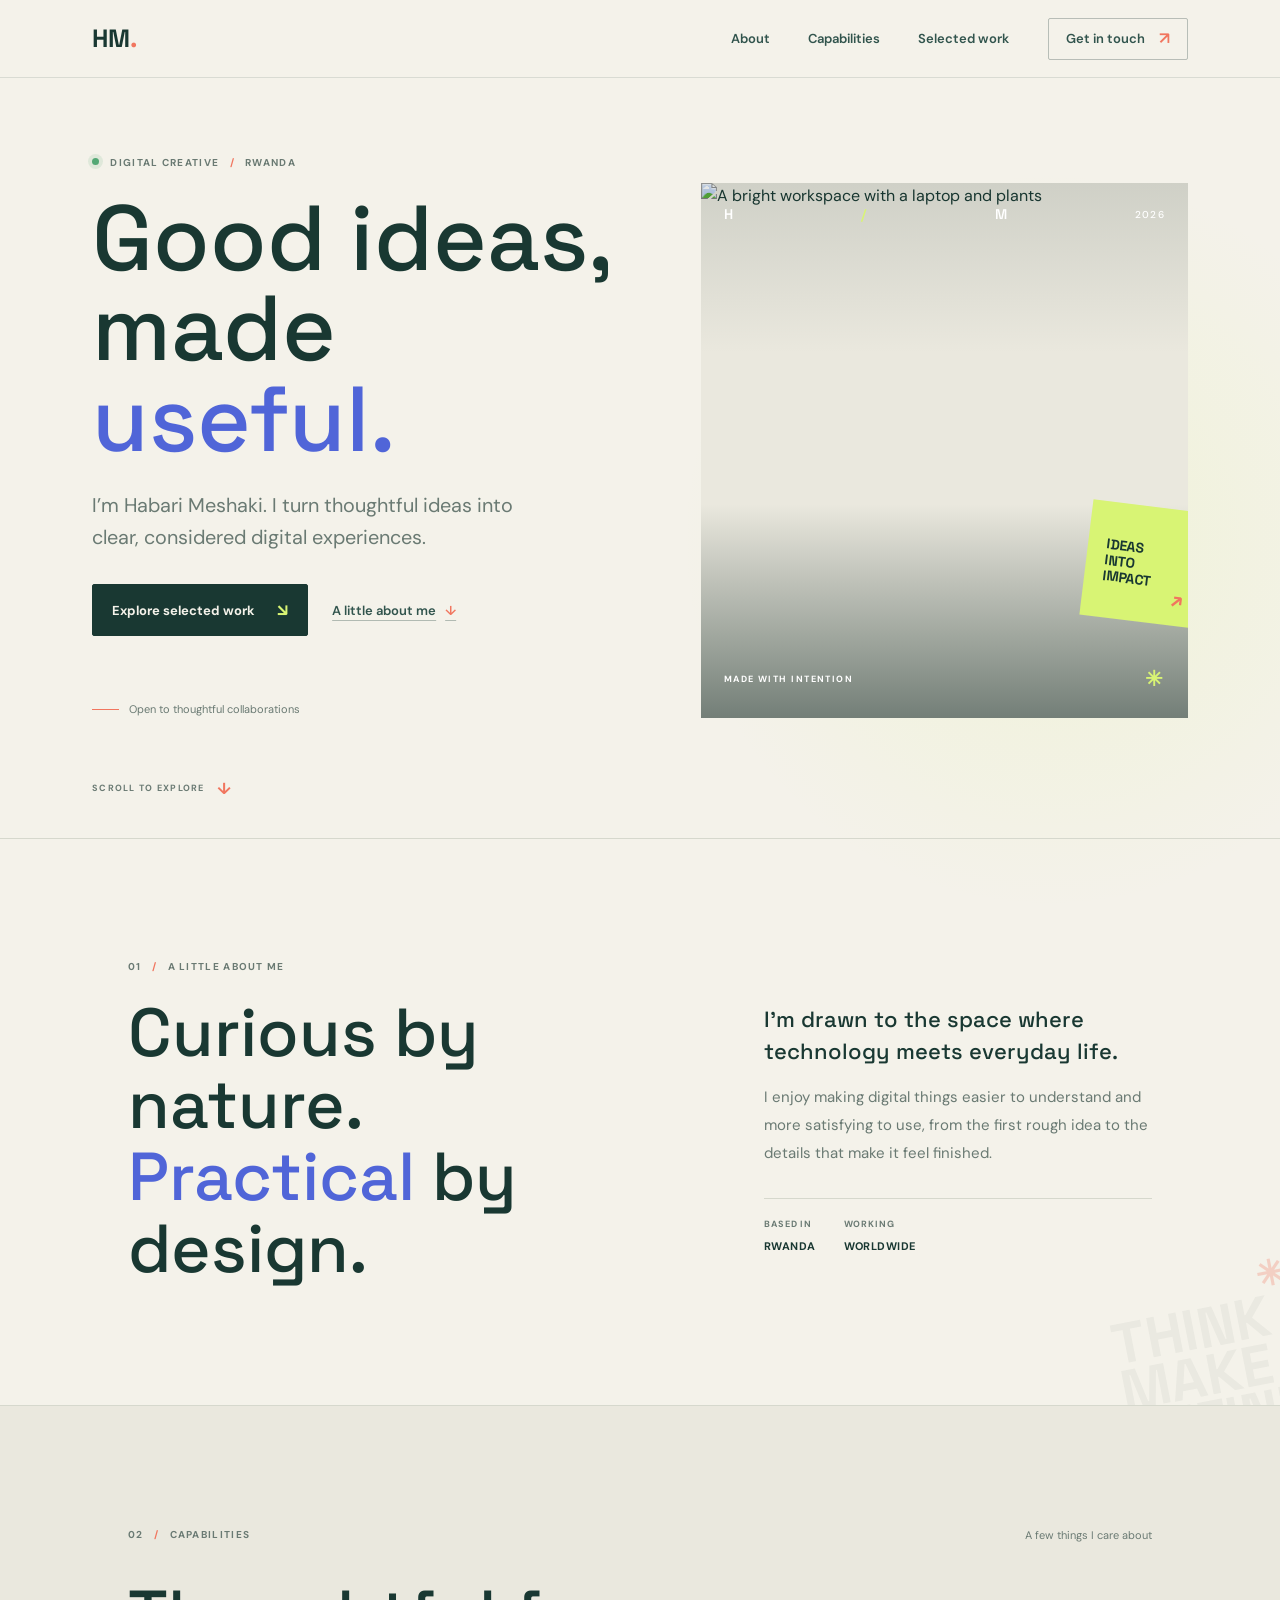
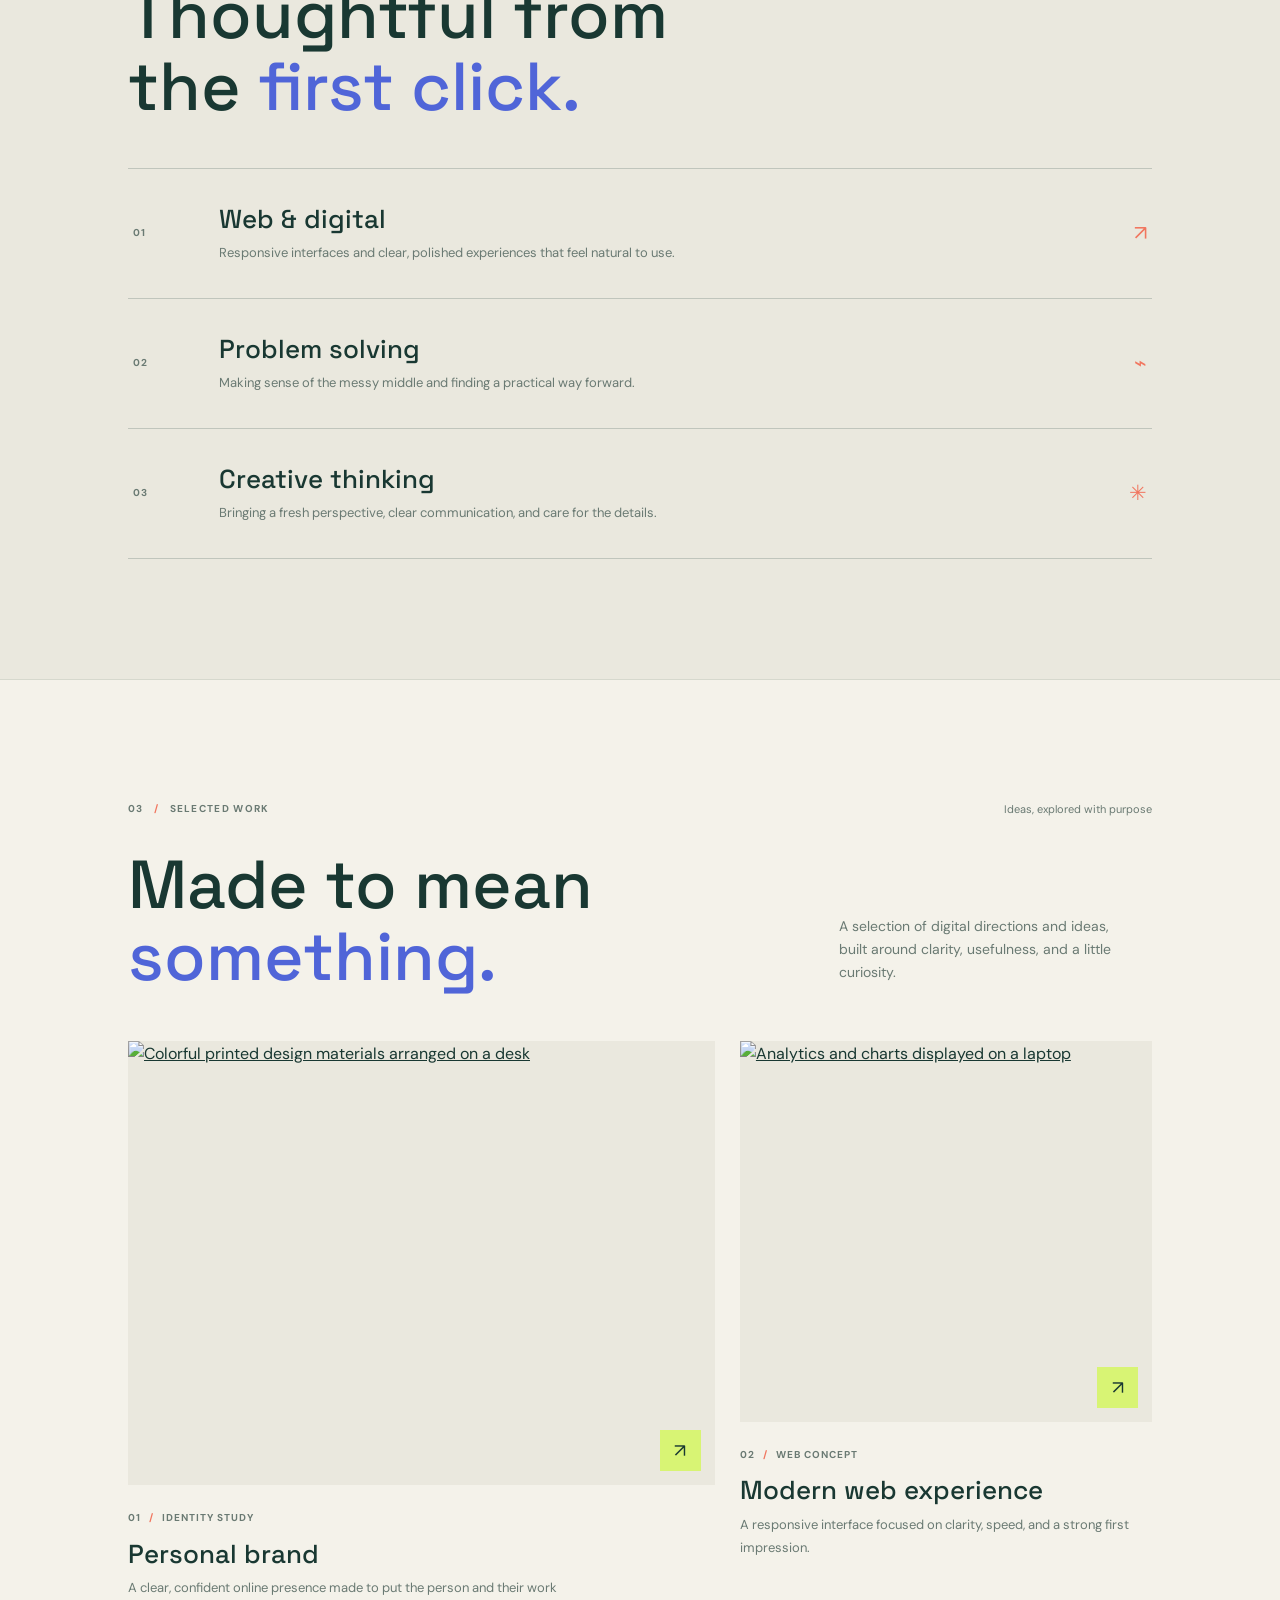
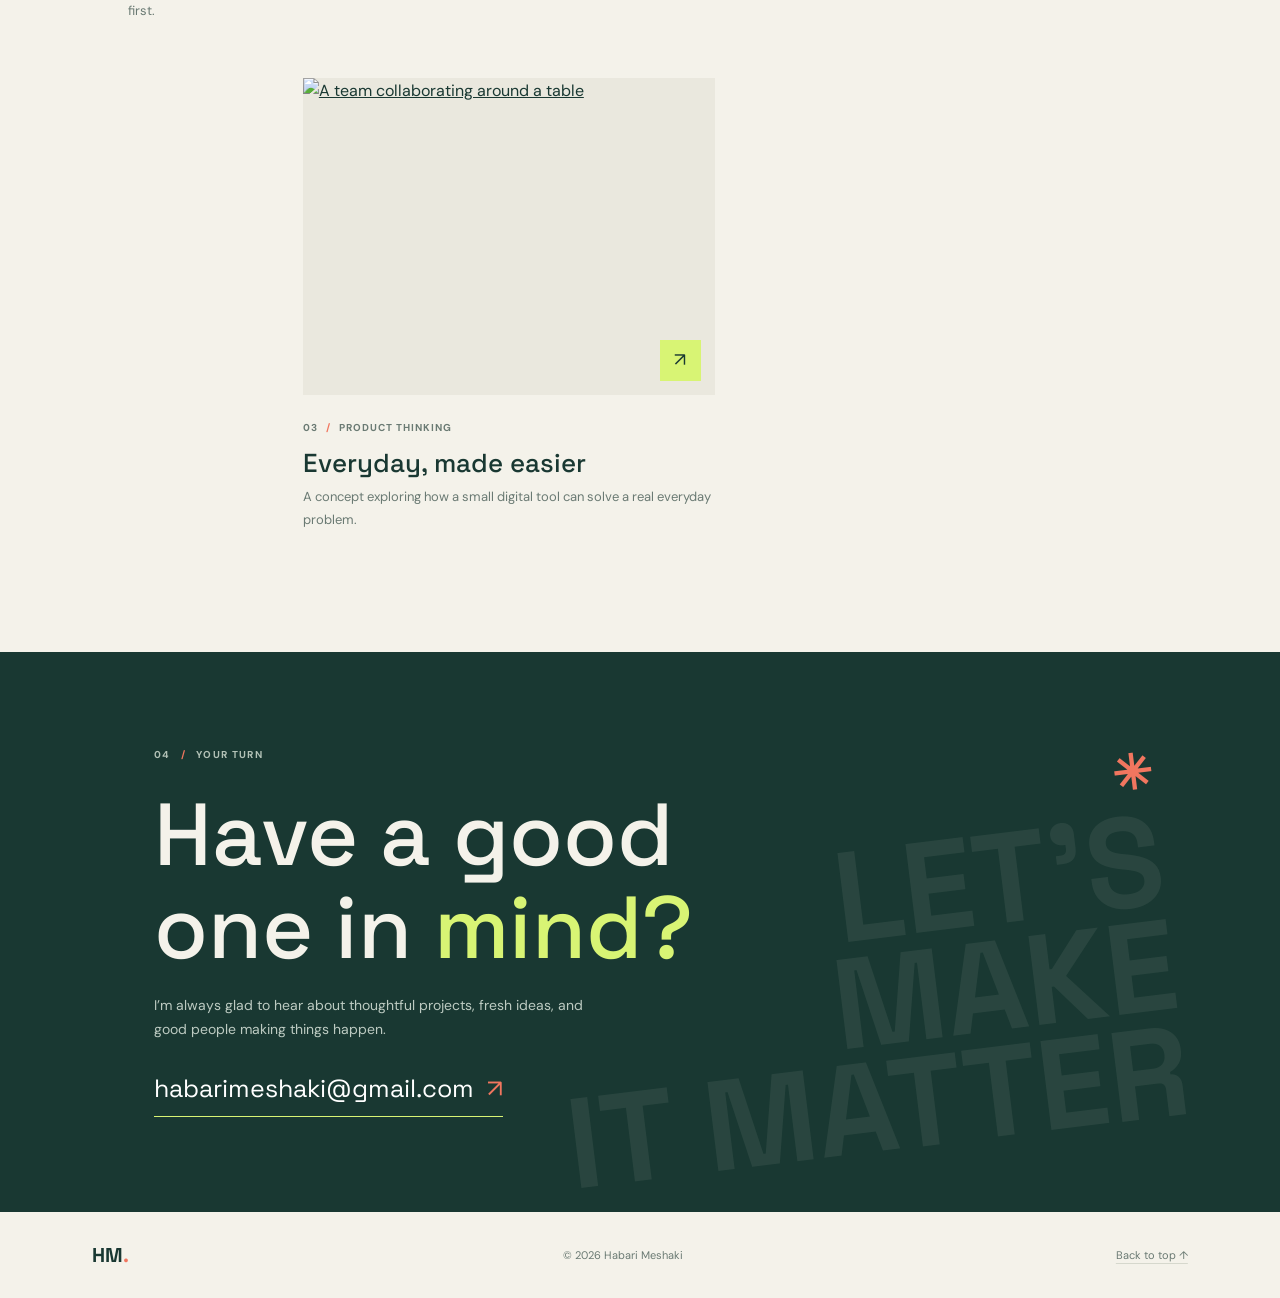
==== index.html @ 47ec6321 "Add files via upload" ====
<!DOCTYPE html>
<html lang="en">
<head>
  <meta charset="UTF-8">
  <meta name="viewport" content="width=device-width, initial-scale=1.0">
  <meta name="description" content="The portfolio of Habari Meshaki: thoughtful digital work, practical problem-solving, and creative ideas.">
  <meta name="theme-color" content="#f4f3ed">
  <title>Habari Meshaki — Digital Portfolio</title>
  <link rel="preconnect" href="https://fonts.googleapis.com">
  <link rel="preconnect" href="https://fonts.gstatic.com" crossorigin>
  <link href="https://fonts.googleapis.com/css2?family=DM+Sans:wght@400;500;600;700&family=Space+Grotesk:wght@400;500;600;700&display=swap" rel="stylesheet">
  <link rel="stylesheet" href="style.css">
</head>
<body>
<a class="skip-link" href="#main">Skip to content</a>
<div class="scroll-progress" aria-hidden="true"><span></span></div>
<header class="site-header">
  <a class="brand" href="#home" aria-label="Habari Meshaki, home">HM<span>.</span></a>
  <button class="menu-toggle" type="button" aria-label="Open navigation" aria-expanded="false" aria-controls="site-nav">
    <span></span><span></span>
  </button>
  <nav class="site-nav" id="site-nav" aria-label="Main navigation">
    <a href="#about">About</a>
    <a href="#skills">Capabilities</a>
    <a href="#work">Selected work</a>
    <a class="nav-contact" href="#contact">Get in touch <span aria-hidden="true">↗</span></a>
  </nav>
</header>

<main id="main">
  <section id="home" class="hero">
    <div class="hero-copy">
      <p class="eyebrow"><span class="status-dot"></span> DIGITAL CREATIVE <span class="eyebrow-divider">/</span> RWANDA</p>
      <h1>Good ideas,<br>made <em>useful.</em></h1>
      <p class="hero-intro">I’m Habari Meshaki. I turn thoughtful ideas into clear, considered digital experiences.</p>
      <div class="hero-actions">
        <a class="button button-primary" href="#work">Explore selected work <span aria-hidden="true">↘</span></a>
        <a class="text-link" href="#about">A little about me <span aria-hidden="true">↓</span></a>
      </div>
      <div class="hero-note"><span class="note-line"></span> Open to thoughtful collaborations</div>
    </div>
    <div class="hero-visual" aria-label="Creative workspace in natural light" role="img">
      <img src="https://images.unsplash.com/photo-1498050108023-c5249f4df085?auto=format&fit=crop&w=1200&q=85" alt="A bright workspace with a laptop and plants" fetchpriority="high">
      <div class="visual-index">H<span>/</span>M <span class="visual-year">2026</span></div>
      <div class="visual-caption"><span>MADE WITH INTENTION</span><span class="caption-mark" aria-hidden="true">✳</span></div>
      <div class="visual-sticker" aria-hidden="true">IDEAS<br>INTO<br>IMPACT<span>↗</span></div>
    </div>
    <a class="scroll-cue" href="#about"><span>SCROLL TO EXPLORE</span><span aria-hidden="true">↓</span></a>
  </section>

  <section id="about" class="section about-section">
    <div class="section-heading reveal">
      <p class="eyebrow">01 <span>/</span> A LITTLE ABOUT ME</p>
      <h2>Curious by nature.<br><em>Practical</em> by design.</h2>
    </div>
    <div class="about-copy reveal">
      <p class="about-lead">I’m drawn to the space where technology meets everyday life.</p>
      <p>I enjoy making digital things easier to understand and more satisfying to use, from the first rough idea to the details that make it feel finished.</p>
      <div class="about-meta"><span>BASED IN <strong>RWANDA</strong></span><span>WORKING <strong>WORLDWIDE</strong></span></div>
    </div>
    <div class="about-stamp" aria-hidden="true">THINK<br>MAKE<br>REFINE<span>✳</span></div>
  </section>

  <section id="skills" class="section capabilities-section">
    <div class="section-topline reveal"><p class="eyebrow">02 <span>/</span> CAPABILITIES</p><span class="section-aside">A few things I care about</span></div>
    <h2 class="reveal">Thoughtful from<br>the <em>first click.</em></h2>
    <div class="capabilities">
      <article class="capability reveal"><span class="cap-number">01</span><div><h3>Web & digital</h3><p>Responsive interfaces and clear, polished experiences that feel natural to use.</p></div><span class="cap-symbol" aria-hidden="true">↗</span></article>
      <article class="capability reveal"><span class="cap-number">02</span><div><h3>Problem solving</h3><p>Making sense of the messy middle and finding a practical way forward.</p></div><span class="cap-symbol" aria-hidden="true">⌁</span></article>
      <article class="capability reveal"><span class="cap-number">03</span><div><h3>Creative thinking</h3><p>Bringing a fresh perspective, clear communication, and care for the details.</p></div><span class="cap-symbol" aria-hidden="true">✳</span></article>
    </div>
  </section>

  <section id="work" class="section work-section">
    <div class="section-topline reveal"><p class="eyebrow">03 <span>/</span> SELECTED WORK</p><span class="section-aside">Ideas, explored with purpose</span></div>
    <div class="work-heading reveal"><h2>Made to mean<br><em>something.</em></h2><p>A selection of digital directions and ideas, built around clarity, usefulness, and a little curiosity.</p></div>
    <div class="projects">
      <article class="project project-feature reveal">
        <a class="project-image" href="#contact" aria-label="Discuss a personal brand project"><img src="https://images.unsplash.com/photo-1558655146-d09347e92766?auto=format&fit=crop&w=1200&q=85" alt="Colorful printed design materials arranged on a desk" loading="lazy"><span class="project-arrow" aria-hidden="true">↗</span></a>
        <div class="project-info"><span class="project-type">01 <i>/</i> IDENTITY STUDY</span><h3>Personal brand</h3><p>A clear, confident online presence made to put the person and their work first.</p></div>
      </article>
      <article class="project reveal">
        <a class="project-image" href="#contact" aria-label="Discuss a web experience project"><img src="https://images.unsplash.com/photo-1460925895917-afdab827c52f?auto=format&fit=crop&w=1000&q=85" alt="Analytics and charts displayed on a laptop" loading="lazy"><span class="project-arrow" aria-hidden="true">↗</span></a>
        <div class="project-info"><span class="project-type">02 <i>/</i> WEB CONCEPT</span><h3>Modern web experience</h3><p>A responsive interface focused on clarity, speed, and a strong first impression.</p></div>
      </article>
      <article class="project reveal">
        <a class="project-image" href="#contact" aria-label="Discuss a digital solution concept"><img src="https://images.unsplash.com/photo-1519389950473-47ba0277781c?auto=format&fit=crop&w=1000&q=85" alt="A team collaborating around a table" loading="lazy"><span class="project-arrow" aria-hidden="true">↗</span></a>
        <div class="project-info"><span class="project-type">03 <i>/</i> PRODUCT THINKING</span><h3>Everyday, made easier</h3><p>A concept exploring how a small digital tool can solve a real everyday problem.</p></div>
      </article>
    </div>
  </section>

  <section id="contact" class="contact-section">
    <div class="contact-inner reveal">
      <p class="eyebrow">04 <span>/</span> YOUR TURN</p>
      <h2>Have a good<br>one in <em>mind?</em></h2>
      <p class="contact-copy">I’m always glad to hear about thoughtful projects, fresh ideas, and good people making things happen.</p>
      <a class="contact-email" href="mailto:habarimeshaki@gmail.com">habarimeshaki@gmail.com <span aria-hidden="true">↗</span></a>
    </div>
    <span class="contact-decoration" aria-hidden="true">LET’S<br>MAKE<br>IT MATTER<span>✳</span></span>
  </section>
</main>

<footer class="site-footer"><a class="footer-brand" href="#home">HM<span>.</span></a><span>© 2026 Habari Meshaki</span><a href="#home">Back to top ↑</a></footer>
<script src="script.js"></script>
</body>
</html>
---- style.css ----
:root {
  color-scheme: light;
  --paper: #f4f2ea;
  --paper-deep: #eae8de;
  --ink: #193832;
  --ink-soft: #31544d;
  --muted: #6a7a73;
  --line: #d6d8cd;
  --lime: #d8f474;
  --coral: #f1765f;
  --blue: #5065d8;
  --font-body: "DM Sans", sans-serif;
  --font-display: "Space Grotesk", sans-serif;
  font-family: var(--font-body);
  background: var(--paper);
  color: var(--ink);
  scroll-behavior: smooth;
  scroll-padding-top: 88px;
}

*,
*::before,
*::after {
  box-sizing: border-box;
}

body {
  min-width: 320px;
  margin: 0;
  background:
    radial-gradient(circle at 82% 12%, rgba(216, 244, 116, .16), transparent 23rem),
    var(--paper);
  color: var(--ink);
  font-size: 16px;
  line-height: 1.65;
  -webkit-font-smoothing: antialiased;
}

img {
  display: block;
  width: 100%;
}

a {
  color: inherit;
}

button,
a {
  -webkit-tap-highlight-color: transparent;
}

a:focus-visible,
button:focus-visible {
  outline: 3px solid var(--blue);
  outline-offset: 4px;
}

.skip-link {
  position: fixed;
  z-index: 30;
  top: 12px;
  left: 12px;
  padding: 10px 16px;
  transform: translateY(-160%);
  border-radius: 2px;
  background: var(--ink);
  color: white;
  text-decoration: none;
}

.skip-link:focus {
  transform: translateY(0);
}

.scroll-progress {
  position: fixed;
  z-index: 25;
  inset: 0 0 auto;
  height: 3px;
  pointer-events: none;
}

.scroll-progress span {
  display: block;
  width: 100%;
  height: 100%;
  transform: scaleX(0);
  transform-origin: left;
  background: var(--coral);
}

.site-header {
  position: sticky;
  z-index: 20;
  top: 0;
  display: flex;
  height: 78px;
  align-items: center;
  justify-content: space-between;
  padding: 0 7.2vw;
  border-bottom: 1px solid rgba(25, 56, 50, .12);
  background: rgba(244, 242, 234, .88);
  backdrop-filter: blur(18px);
}

.brand,
.footer-brand {
  font-family: var(--font-display);
  font-size: 25px;
  font-weight: 700;
  line-height: 1;
  text-decoration: none;
}

.brand span,
.footer-brand span {
  color: var(--coral);
}

.site-nav {
  display: flex;
  align-items: center;
  gap: clamp(22px, 3vw, 46px);
}

.site-nav a {
  color: var(--ink-soft);
  font-size: 13px;
  font-weight: 600;
  text-decoration: none;
  transition: color .2s ease;
}

.site-nav a:hover {
  color: var(--coral);
}

.site-nav .nav-contact {
  display: inline-flex;
  min-height: 42px;
  align-items: center;
  gap: 14px;
  padding: 0 17px;
  border: 1px solid rgba(25, 56, 50, .28);
  border-radius: 2px;
}

.nav-contact span {
  color: var(--coral);
  font-size: 17px;
}

.menu-toggle {
  display: none;
}

.hero {
  position: relative;
  display: grid;
  width: min(100%, 1600px);
  min-height: min(760px, calc(100svh - 78px));
  grid-template-columns: 1.05fr .95fr;
  grid-template-rows: 1fr auto;
  align-items: center;
  gap: 24px 5.5vw;
  margin: 0 auto;
  padding: 72px 7.2vw 36px;
}

.hero-copy {
  position: relative;
  z-index: 1;
  padding: 0 0 28px;
  animation: enter-up .75s .08s both;
}

.eyebrow {
  margin: 0;
  color: var(--muted);
  font-size: 10px;
  font-weight: 700;
  letter-spacing: .13em;
  line-height: 1.5;
}

.eyebrow > span:not(.status-dot) {
  padding: 0 7px;
  color: var(--coral);
}

.status-dot {
  display: inline-block;
  width: 7px;
  height: 7px;
  margin-right: 8px;
  border-radius: 50%;
  background: #54a875;
  box-shadow: 0 0 0 4px rgba(84, 168, 117, .13);
  vertical-align: 1px;
}

.hero h1,
.section h2,
.contact-section h2 {
  margin: 23px 0 0;
  font-family: var(--font-display);
  font-size: clamp(56px, 7.2vw, 104px);
  font-weight: 500;
  letter-spacing: 0;
  line-height: .98;
}

.hero h1 em,
.section h2 em,
.contact-section h2 em {
  color: var(--blue);
  font-style: normal;
}

.hero-intro {
  max-width: 425px;
  margin: 26px 0 0;
  color: var(--muted);
  font-size: clamp(17px, 1.55vw, 20px);
  line-height: 1.6;
}

.hero-actions {
  display: flex;
  flex-wrap: wrap;
  align-items: center;
  gap: 24px;
  margin-top: 31px;
}

.button {
  display: inline-flex;
  min-height: 52px;
  align-items: center;
  justify-content: center;
  gap: 22px;
  padding: 0 19px;
  border: 1px solid var(--ink);
  border-radius: 2px;
  font-size: 13px;
  font-weight: 700;
  text-decoration: none;
  transition: background .2s ease, color .2s ease, transform .2s ease;
}

.button:hover {
  transform: translateY(-2px);
}

.button-primary {
  background: var(--ink);
  color: var(--paper);
}

.button-primary:hover {
  background: var(--blue);
  border-color: var(--blue);
}

.button span {
  color: var(--lime);
  font-size: 17px;
}

.text-link {
  display: inline-flex;
  align-items: center;
  gap: 9px;
  color: var(--ink-soft);
  font-size: 13px;
  font-weight: 600;
  text-decoration-color: rgba(25, 56, 50, .3);
  text-underline-offset: 5px;
}

.text-link span {
  color: var(--coral);
  transition: transform .2s ease;
}

.text-link:hover span {
  transform: translateY(3px);
}

.hero-note {
  display: flex;
  align-items: center;
  gap: 10px;
  margin-top: 64px;
  color: var(--muted);
  font-size: 11px;
}

.note-line {
  width: 27px;
  height: 1px;
  background: var(--coral);
}

.hero-visual {
  position: relative;
  min-width: 0;
  aspect-ratio: .91;
  overflow: hidden;
  background: var(--paper-deep);
  animation: enter-up .9s .18s both;
}

.hero-visual::after {
  position: absolute;
  inset: 0;
  background: linear-gradient(180deg, rgba(14, 37, 32, .12), transparent 32%, transparent 60%, rgba(14, 37, 32, .54));
  content: "";
  pointer-events: none;
}

.hero-visual img {
  height: 100%;
  object-fit: cover;
  transition: transform .8s cubic-bezier(.2, .7, .25, 1);
}

.hero-visual:hover img {
  transform: scale(1.035);
}

.visual-index,
.visual-caption {
  position: absolute;
  z-index: 1;
  right: 23px;
  left: 23px;
  display: flex;
  align-items: center;
  justify-content: space-between;
  color: white;
}

.visual-index {
  top: 20px;
  font-family: var(--font-display);
  font-size: 14px;
  font-weight: 600;
}

.visual-index > span:first-child {
  color: var(--lime);
}

.visual-index .visual-year {
  font-family: var(--font-body);
  font-size: 10px;
  font-weight: 500;
  letter-spacing: .12em;
}

.visual-caption {
  bottom: 22px;
  font-size: 9px;
  font-weight: 700;
  letter-spacing: .16em;
}

.caption-mark {
  color: var(--lime);
  font-size: 21px;
}

.visual-sticker {
  position: absolute;
  z-index: 2;
  right: -14px;
  bottom: 96px;
  display: grid;
  width: 116px;
  height: 116px;
  align-content: center;
  padding-left: 18px;
  transform: rotate(7deg);
  background: var(--lime);
  color: var(--ink);
  font-family: var(--font-display);
  font-size: 14px;
  font-weight: 700;
  line-height: 1.15;
}

.visual-sticker span {
  position: absolute;
  right: 15px;
  bottom: 14px;
  color: var(--coral);
  font-size: 20px;
}

.scroll-cue {
  display: flex;
  grid-column: 1 / -1;
  align-items: center;
  gap: 12px;
  width: fit-content;
  color: var(--muted);
  font-size: 9px;
  font-weight: 700;
  letter-spacing: .14em;
  text-decoration: none;
}

.scroll-cue span:last-child {
  color: var(--coral);
  font-size: 16px;
  animation: nudge-down 1.5s ease-in-out infinite;
}

.section {
  position: relative;
  padding: 120px 10vw;
  border-top: 1px solid var(--line);
}

.about-section {
  display: grid;
  min-height: 500px;
  grid-template-columns: 1.1fr .8fr;
  align-items: center;
  gap: 8vw;
  overflow: hidden;
}

.section h2,
.contact-section h2 {
  font-size: clamp(43px, 5.3vw, 72px);
  line-height: 1.06;
}

.about-copy {
  max-width: 470px;
  padding: 24px 0 8px;
}

.about-copy > p:not(.about-lead) {
  color: var(--muted);
  font-size: 15px;
  line-height: 1.85;
}

.about-lead {
  margin: 0 0 16px;
  font-family: var(--font-display);
  font-size: 22px;
  font-weight: 500;
  line-height: 1.45;
}

.about-meta {
  display: flex;
  flex-wrap: wrap;
  gap: 28px;
  margin-top: 31px;
  padding-top: 18px;
  border-top: 1px solid var(--line);
  color: var(--muted);
  font-size: 9px;
  font-weight: 700;
  letter-spacing: .1em;
}

.about-meta strong {
  display: block;
  margin-top: 5px;
  color: var(--ink);
  font-size: 11px;
  letter-spacing: .04em;
}

.about-stamp {
  position: absolute;
  right: -23px;
  bottom: -41px;
  color: rgba(25, 56, 50, .045);
  font-family: var(--font-display);
  font-size: 57px;
  font-weight: 700;
  line-height: .82;
  pointer-events: none;
  transform: rotate(-11deg);
}

.about-stamp span {
  position: absolute;
  top: -32px;
  right: 0;
  color: rgba(241, 118, 95, .28);
  font-size: 35px;
}

.capabilities-section {
  background: var(--paper-deep);
}

.section-topline {
  display: flex;
  align-items: center;
  justify-content: space-between;
  gap: 20px;
}

.section-aside {
  color: var(--muted);
  font-size: 11px;
}

.capabilities-section > h2 {
  margin-top: 35px;
}

.capabilities {
  margin-top: 45px;
  border-top: 1px solid rgba(25, 56, 50, .2);
}

.capability {
  display: grid;
  min-height: 130px;
  grid-template-columns: 70px 1fr 36px;
  align-items: center;
  gap: 16px;
  padding: 23px 5px;
  border-bottom: 1px solid rgba(25, 56, 50, .2);
  transition: padding .25s ease;
}

.capability:hover {
  padding-right: 13px;
  padding-left: 13px;
}

.cap-number,
.project-type {
  color: var(--muted);
  font-size: 10px;
  font-weight: 700;
  letter-spacing: .1em;
}

.capability h3,
.project h3 {
  margin: 0;
  font-family: var(--font-display);
  font-size: clamp(19px, 2.2vw, 26px);
  font-weight: 500;
  line-height: 1.25;
}

.capability p {
  max-width: 520px;
  margin: 7px 0 0;
  color: var(--muted);
  font-size: 13px;
}

.cap-symbol {
  justify-self: end;
  color: var(--coral);
  font-size: 21px;
  transition: transform .25s ease;
}

.capability:hover .cap-symbol {
  transform: rotate(45deg);
}

.work-heading {
  display: flex;
  align-items: end;
  justify-content: space-between;
  gap: 36px;
  margin: 31px 0 48px;
}

.work-heading h2 {
  margin-top: 0;
}

.work-heading > p {
  max-width: 300px;
  margin: 0 1vw 8px 0;
  color: var(--muted);
  font-size: 14px;
}

.projects {
  display: grid;
  grid-template-columns: repeat(12, minmax(0, 1fr));
  gap: 55px 25px;
}

.project {
  grid-column: span 5;
  min-width: 0;
}

.project-feature {
  grid-column: span 7;
}

.project:nth-child(3) {
  grid-column: 3 / span 5;
}

.project-image {
  position: relative;
  display: block;
  aspect-ratio: 1.32;
  overflow: hidden;
  background: var(--paper-deep);
}

.project:nth-child(2) .project-image {
  aspect-ratio: 1.08;
}

.project:nth-child(3) .project-image {
  aspect-ratio: 1.3;
}

.project-image img {
  height: 100%;
  object-fit: cover;
  transition: transform .7s cubic-bezier(.2, .7, .25, 1), filter .4s ease;
}

.project-image:hover img {
  filter: saturate(1.08);
  transform: scale(1.04);
}

.project-arrow {
  position: absolute;
  right: 14px;
  bottom: 14px;
  display: grid;
  width: 41px;
  aspect-ratio: 1;
  place-items: center;
  background: var(--lime);
  color: var(--ink);
  font-size: 19px;
  transition: background .2s ease, transform .2s ease;
}

.project-image:hover .project-arrow {
  transform: rotate(45deg);
  background: white;
}

.project-info {
  padding-top: 18px;
}

.project-type i {
  padding: 0 5px;
  color: var(--coral);
  font-style: normal;
}

.project-info h3 {
  margin-top: 8px;
}

.project-info p {
  max-width: 430px;
  margin: 7px 0 0;
  color: var(--muted);
  font-size: 13px;
  line-height: 1.75;
}

.contact-section {
  position: relative;
  display: flex;
  min-height: 500px;
  align-items: center;
  overflow: hidden;
  padding: 95px 12vw;
  background: var(--ink);
  color: var(--paper);
}

.contact-inner {
  position: relative;
  z-index: 1;
  width: min(100%, 620px);
}

.contact-section .eyebrow {
  color: #b3c2b7;
}

.contact-section h2 {
  margin-top: 26px;
  font-size: clamp(51px, 7vw, 88px);
}

.contact-section h2 em {
  color: var(--lime);
}

.contact-copy {
  max-width: 430px;
  margin: 20px 0 27px;
  color: #bdcbc2;
  font-size: 14px;
}

.contact-email {
  display: inline-flex;
  align-items: center;
  gap: 13px;
  padding-bottom: 7px;
  border-bottom: 1px solid var(--lime);
  color: white;
  font-family: var(--font-display);
  font-size: clamp(17px, 2.5vw, 25px);
  text-decoration: none;
  transition: color .2s ease;
}

.contact-email:hover {
  color: var(--lime);
}

.contact-email span {
  color: var(--coral);
  font-family: var(--font-body);
}

.contact-decoration {
  position: absolute;
  right: 8vw;
  bottom: 50px;
  color: rgba(244, 242, 234, .075);
  font-family: var(--font-display);
  font-size: clamp(58px, 10vw, 135px);
  font-weight: 700;
  line-height: .83;
  pointer-events: none;
  text-align: right;
  transform: rotate(-7deg);
}

.contact-decoration span {
  position: absolute;
  top: -55px;
  right: 0;
  color: var(--coral);
  font-size: 48px;
}

.site-footer {
  display: flex;
  min-height: 86px;
  align-items: center;
  justify-content: space-between;
  gap: 20px;
  padding: 18px 7.2vw;
  color: var(--muted);
  font-size: 11px;
}

.footer-brand {
  color: var(--ink);
  font-size: 20px;
}

.site-footer > a:last-child {
  text-decoration-color: var(--line);
  text-underline-offset: 4px;
}

.js .reveal {
  opacity: 0;
  transform: translateY(20px);
  transition: opacity .65s ease, transform .65s cubic-bezier(.2, .7, .25, 1);
}

.js .reveal.is-visible {
  opacity: 1;
  transform: translateY(0);
}

@keyframes enter-up {
  from {
    opacity: 0;
    transform: translateY(18px);
  }
  to {
    opacity: 1;
    transform: translateY(0);
  }
}

@keyframes nudge-down {
  0%, 100% { transform: translateY(0); }
  50% { transform: translateY(4px); }
}

@media (min-width: 1500px) {
  .hero {
    padding-right: 110px;
    padding-left: 110px;
  }
}

@media (max-width: 900px) {
  .site-header {
    padding-right: 5vw;
    padding-left: 5vw;
  }

  .hero {
    min-height: 650px;
    gap: 22px 4vw;
    padding-right: 5vw;
    padding-left: 5vw;
  }

  .hero h1 {
    font-size: clamp(56px, 8vw, 78px);
  }

  .hero-actions {
    align-items: flex-start;
    flex-direction: column;
    gap: 17px;
  }

  .hero-note {
    margin-top: 38px;
  }

  .section {
    padding-right: 7vw;
    padding-left: 7vw;
  }
}

@media (max-width: 680px) {
  :root {
    scroll-padding-top: 70px;
  }

  .site-header {
    height: 68px;
    padding: 0 22px;
  }

  .brand {
    font-size: 23px;
  }

  .menu-toggle {
    display: flex;
    width: 44px;
    height: 44px;
    flex-direction: column;
    align-items: center;
    justify-content: center;
    gap: 6px;
    border: 1px solid var(--line);
    border-radius: 2px;
    background: transparent;
    cursor: pointer;
  }

  .menu-toggle span {
    width: 17px;
    height: 1.5px;
    background: var(--ink);
    transition: transform .2s ease;
  }

  .menu-toggle[aria-expanded="true"] span:first-child {
    transform: translateY(3.75px) rotate(45deg);
  }

  .menu-toggle[aria-expanded="true"] span:last-child {
    transform: translateY(-3.75px) rotate(-45deg);
  }

  .site-nav {
    position: absolute;
    top: calc(100% + 1px);
    right: 0;
    left: 0;
    display: none;
    align-items: stretch;
    flex-direction: column;
    gap: 0;
    padding: 8px 22px 18px;
    border-bottom: 1px solid var(--line);
    background: var(--paper);
    box-shadow: 0 18px 22px rgba(25, 56, 50, .08);
  }

  .site-nav.is-open {
    display: flex;
  }

  .site-nav > a {
    padding: 14px 2px;
    border-bottom: 1px solid var(--line);
  }

  .site-nav .nav-contact {
    justify-content: space-between;
    margin-top: 12px;
    padding: 0 12px;
    border: 1px solid rgba(25, 56, 50, .28);
  }

  .hero {
    min-height: auto;
    grid-template-columns: 1fr;
    grid-template-rows: auto auto auto;
    gap: 32px;
    padding: 62px 22px 28px;
  }

  .hero-copy {
    padding-bottom: 0;
  }

  .eyebrow {
    font-size: 9px;
  }

  .hero h1 {
    margin-top: 21px;
    font-size: clamp(57px, 15vw, 82px);
  }

  .hero-intro {
    max-width: 360px;
    margin-top: 20px;
    font-size: 16px;
  }

  .hero-actions {
    align-items: center;
    flex-direction: row;
    gap: 16px;
    margin-top: 24px;
  }

  .button {
    min-height: 48px;
    gap: 11px;
    padding: 0 13px;
    font-size: 11px;
  }

  .text-link {
    font-size: 11px;
  }

  .hero-note {
    margin-top: 28px;
  }

  .hero-visual {
    width: calc(100% - 12px);
    aspect-ratio: 1.15;
    margin-right: 12px;
  }

  .visual-sticker {
    right: -11px;
    bottom: 76px;
    width: 97px;
    height: 97px;
    padding-left: 13px;
    font-size: 12px;
  }

  .scroll-cue {
    margin-top: -4px;
  }

  .section {
    padding: 76px 22px;
  }

  .about-section {
    min-height: auto;
    grid-template-columns: 1fr;
    gap: 20px;
  }

  .section h2 {
    margin-top: 18px;
    font-size: clamp(42px, 11vw, 59px);
  }

  .about-copy {
    padding-top: 5px;
  }

  .about-lead {
    font-size: 20px;
  }

  .about-stamp {
    right: -14px;
    bottom: -24px;
    font-size: 43px;
  }

  .section-topline {
    align-items: flex-start;
    flex-direction: column;
    gap: 8px;
  }

  .capabilities-section > h2 {
    margin-top: 23px;
  }

  .capabilities {
    margin-top: 29px;
  }

  .capability {
    min-height: 116px;
    grid-template-columns: 34px 1fr 22px;
    gap: 10px;
    padding: 19px 0;
  }

  .capability h3 {
    font-size: 19px;
  }

  .capability p {
    font-size: 12px;
  }

  .work-heading {
    align-items: flex-start;
    flex-direction: column;
    gap: 16px;
    margin: 21px 0 30px;
  }

  .work-heading h2 {
    margin-top: 0;
  }

  .work-heading > p {
    max-width: 340px;
    margin: 0;
  }

  .projects {
    grid-template-columns: 1fr;
    gap: 35px;
  }

  .project,
  .project-feature,
  .project:nth-child(3) {
    grid-column: auto;
  }

  .project-image,
  .project:nth-child(2) .project-image,
  .project:nth-child(3) .project-image {
    aspect-ratio: 1.23;
  }

  .contact-section {
    min-height: 470px;
    padding: 77px 22px;
  }

  .contact-section h2 {
    font-size: clamp(51px, 13vw, 72px);
  }

  .contact-copy {
    max-width: 340px;
    font-size: 13px;
  }

  .contact-email {
    font-size: clamp(16px, 4.8vw, 22px);
  }

  .contact-decoration {
    right: 12px;
    bottom: 18px;
    font-size: 56px;
  }

  .contact-decoration span {
    top: -35px;
    font-size: 31px;
  }

  .site-footer {
    min-height: 76px;
    gap: 10px;
    padding: 16px 22px;
    font-size: 9px;
  }
}

@media (max-width: 380px) {
  .hero-actions {
    align-items: flex-start;
    flex-direction: column;
  }

  .hero-note {
    margin-top: 23px;
  }

  .about-meta {
    gap: 17px;
  }
}

@media (prefers-reduced-motion: reduce) {
  *,
  *::before,
  *::after {
    scroll-behavior: auto !important;
    animation-duration: .01ms !important;
    animation-iteration-count: 1 !important;
    transition-duration: .01ms !important;
  }

  .js .reveal {
    opacity: 1;
    transform: none;
  }
}
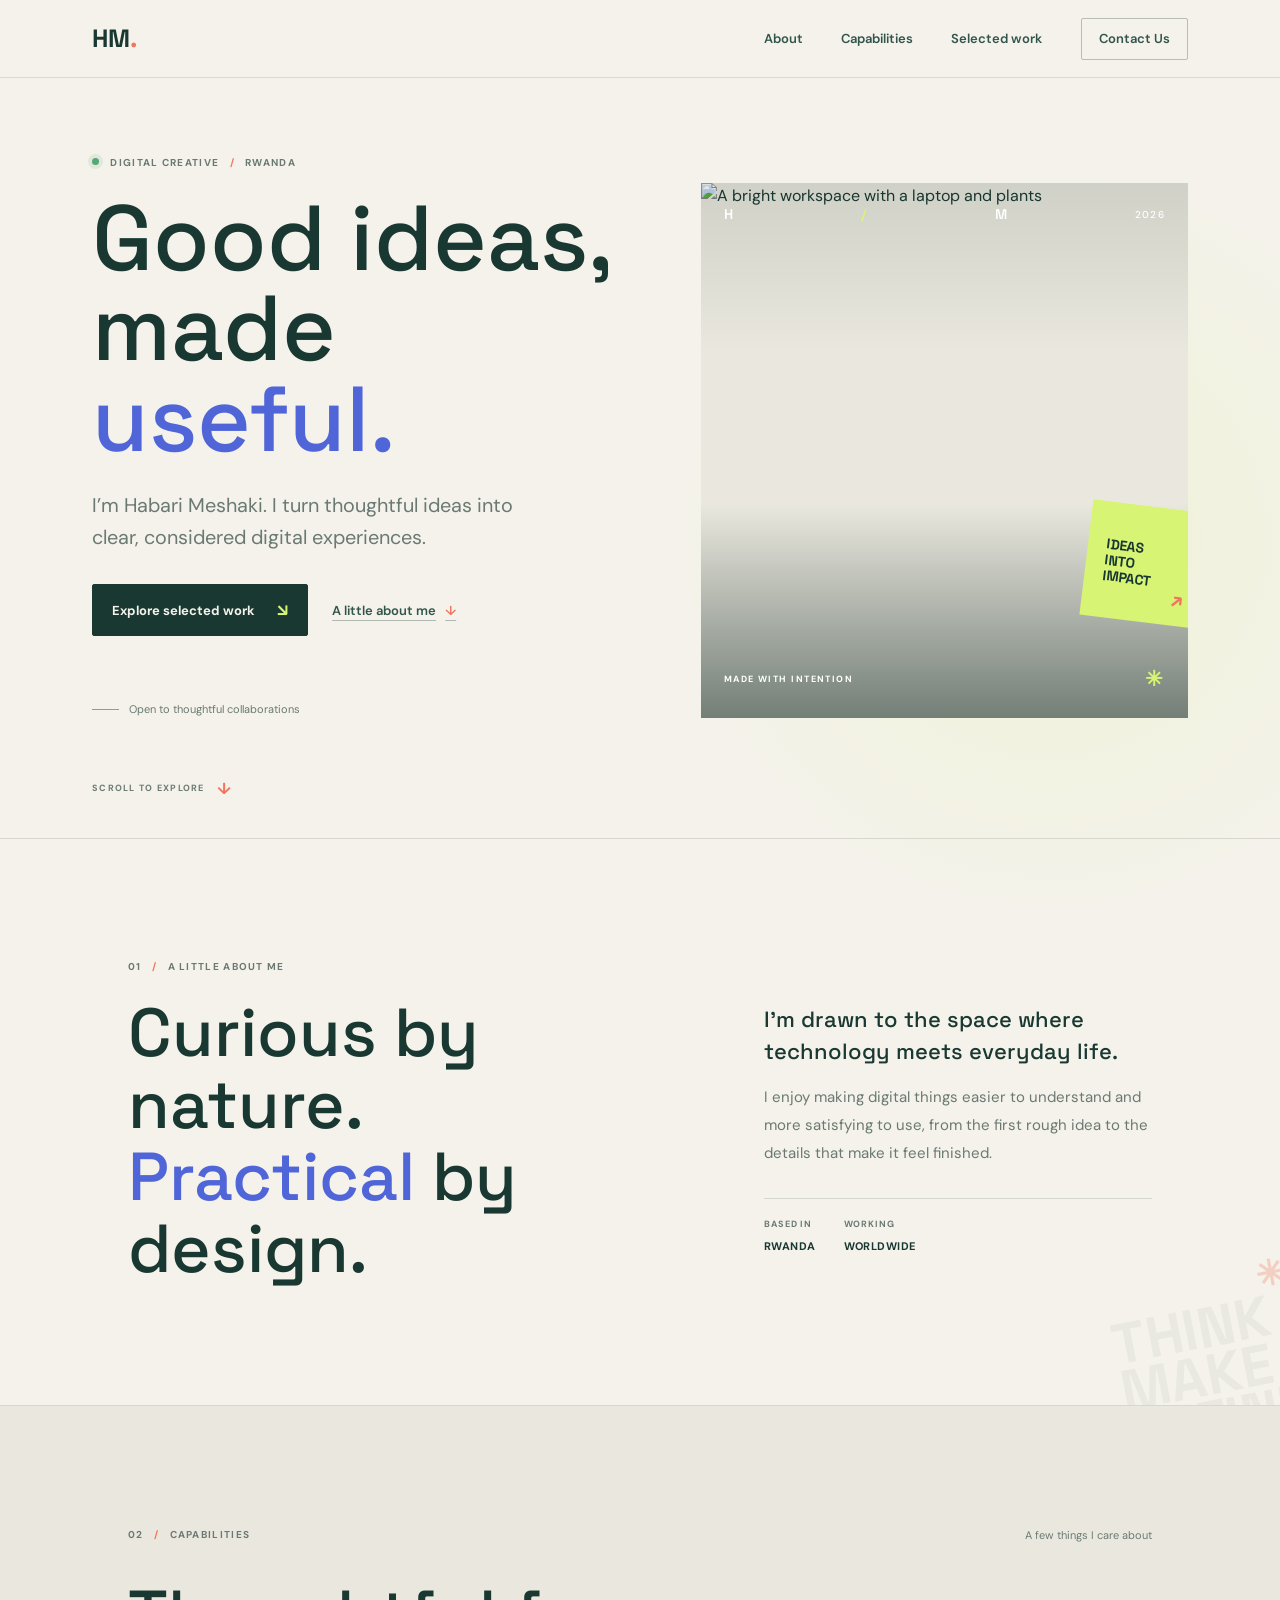
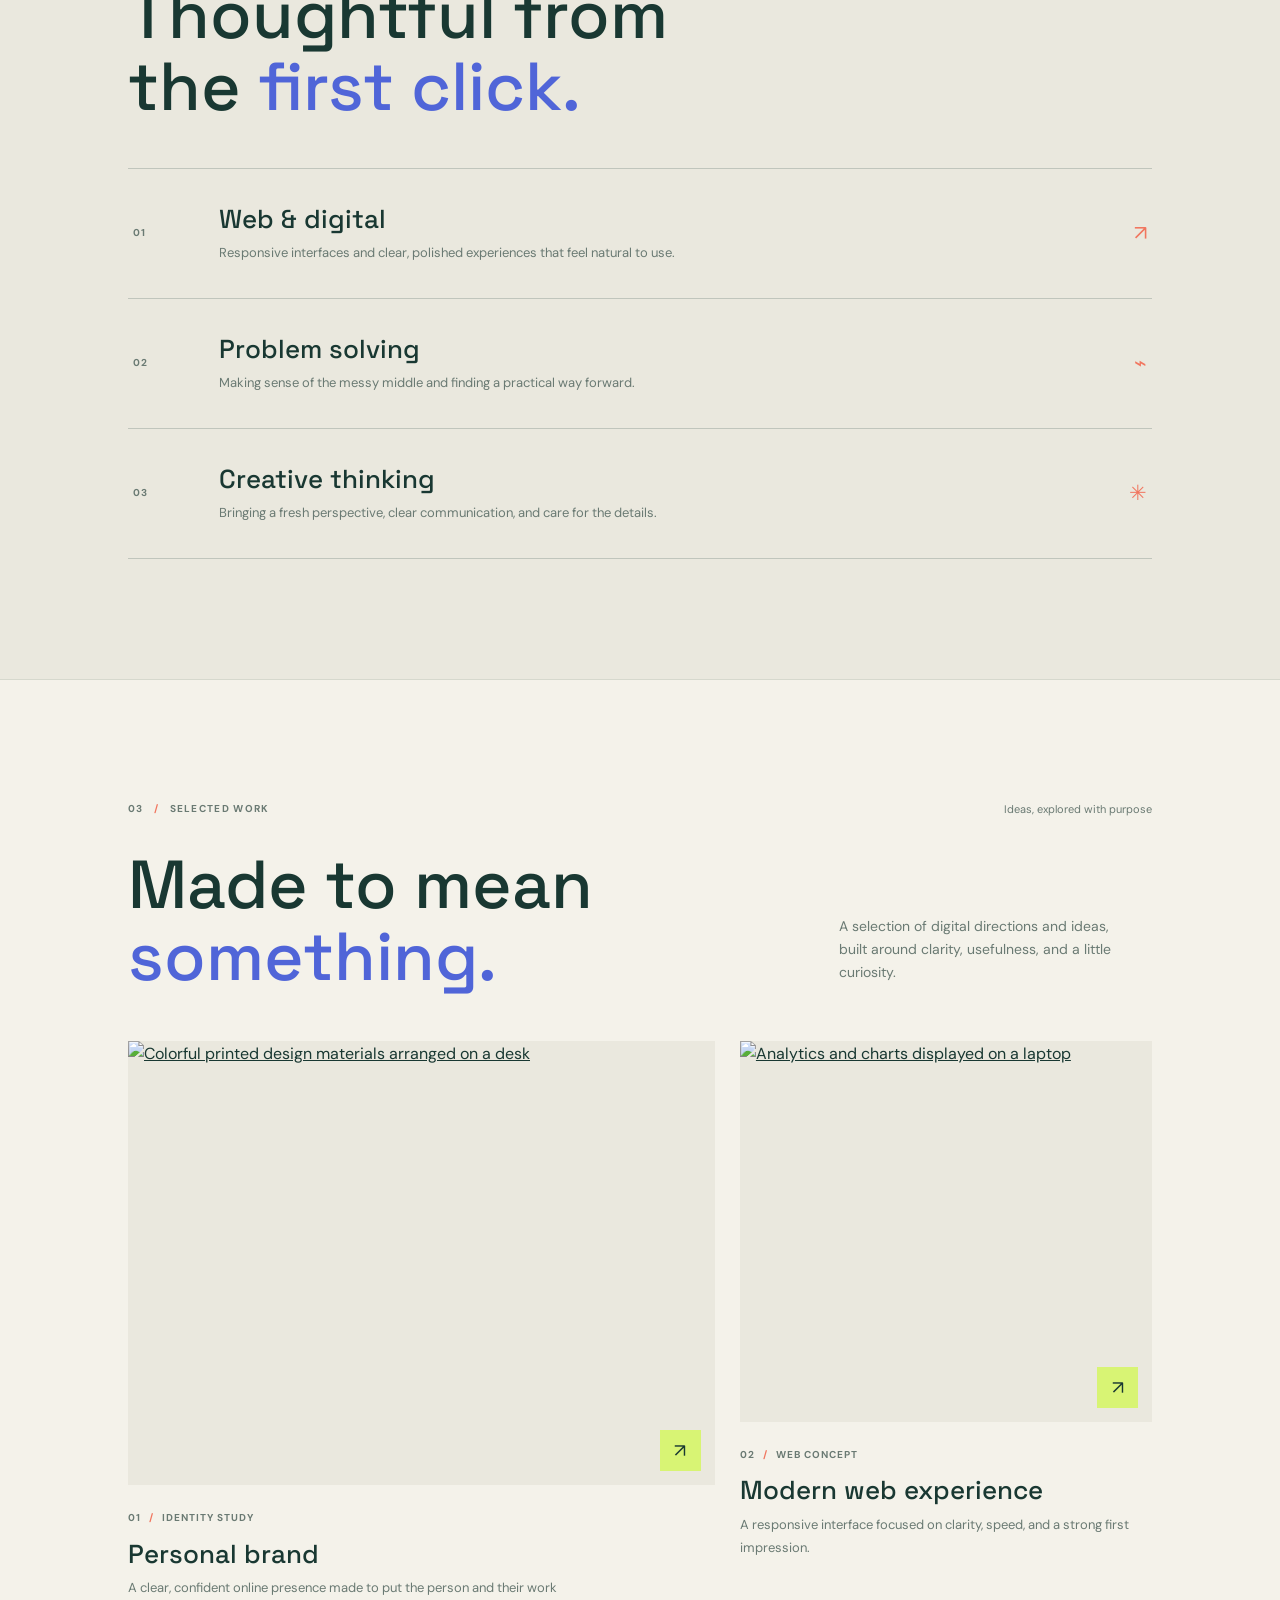
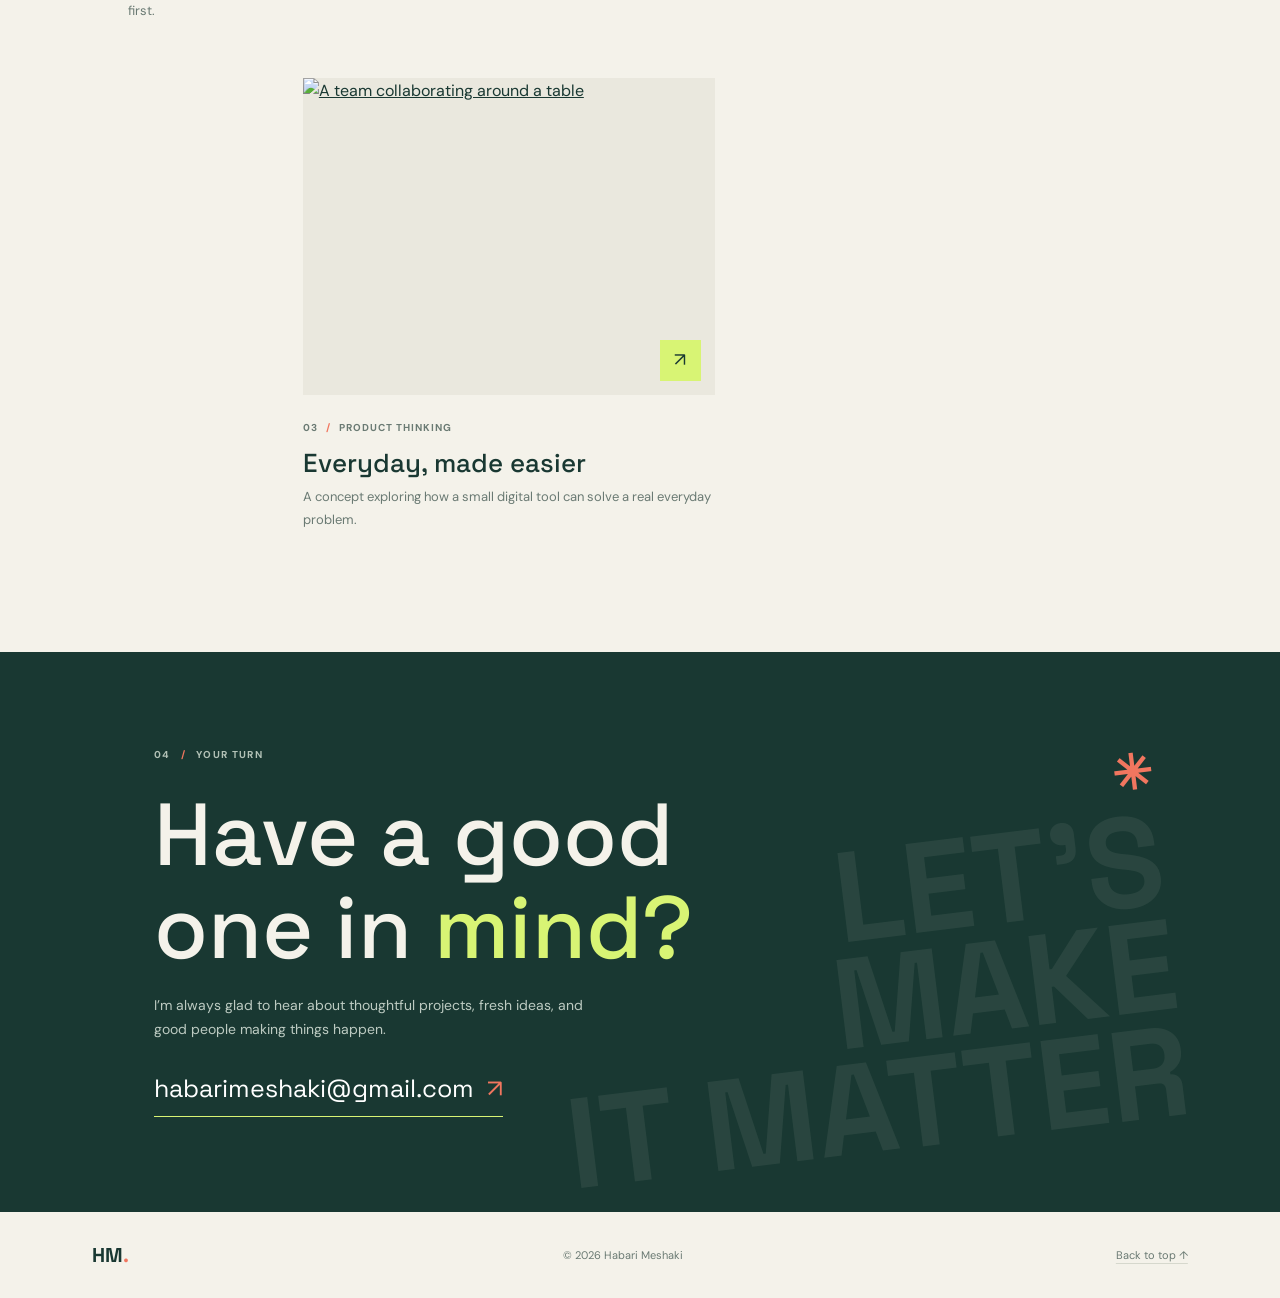
==== commit 057cc2ab: "Changed contact button" ====
--- a/index.html
+++ b/index.html
@@ -5,7 +5,7 @@
   <meta name="viewport" content="width=device-width, initial-scale=1.0">
   <meta name="description" content="The portfolio of Habari Meshaki: thoughtful digital work, practical problem-solving, and creative ideas.">
   <meta name="theme-color" content="#f4f3ed">
-  <title>Habari Meshaki — Digital Portfolio</title>
+  <title>Habari Meshaki</title>
   <link rel="preconnect" href="https://fonts.googleapis.com">
   <link rel="preconnect" href="https://fonts.gstatic.com" crossorigin>
   <link href="https://fonts.googleapis.com/css2?family=DM+Sans:wght@400;500;600;700&family=Space+Grotesk:wght@400;500;600;700&display=swap" rel="stylesheet">
@@ -23,7 +23,7 @@
     <a href="#about">About</a>
     <a href="#skills">Capabilities</a>
     <a href="#work">Selected work</a>
-    <a class="nav-contact" href="#contact">Get in touch <span aria-hidden="true">↗</span></a>
+    <a class="nav-contact" href="#contact">Contact Us</a>
   </nav>
 </header>
 
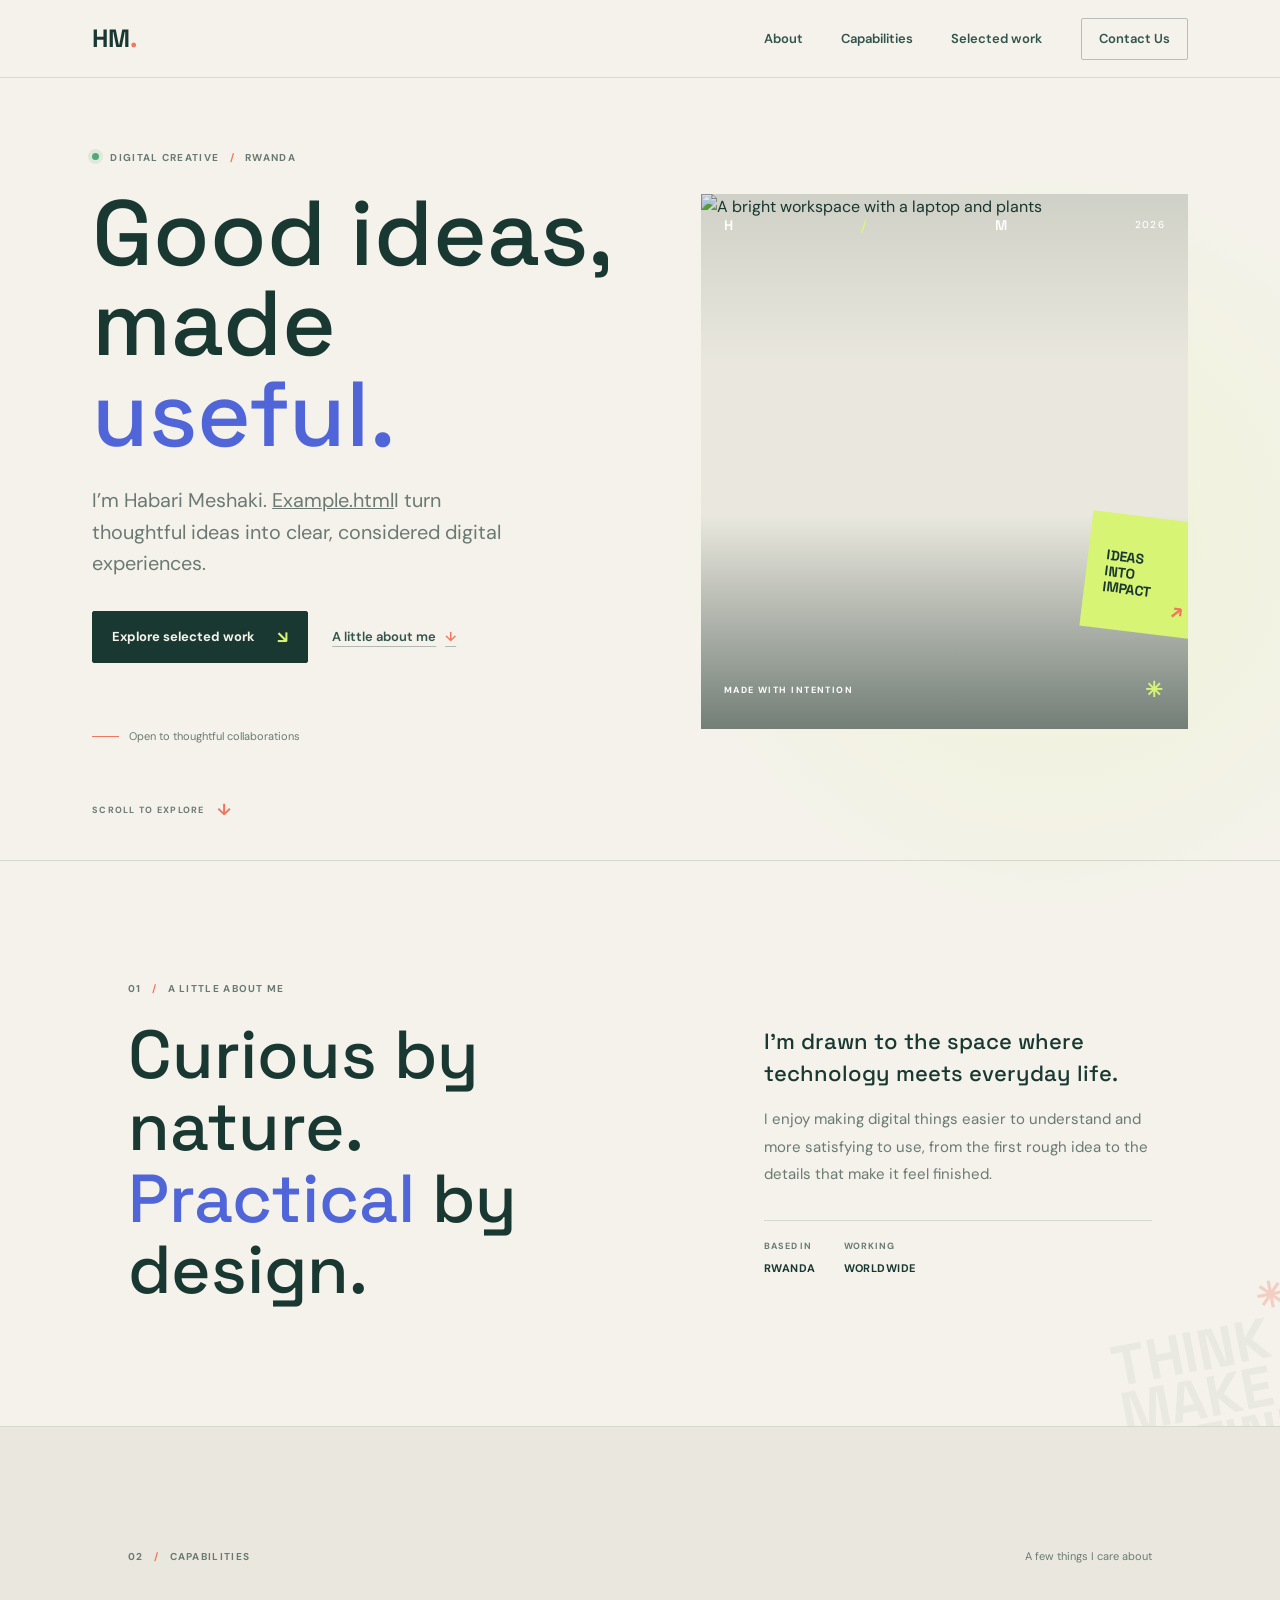
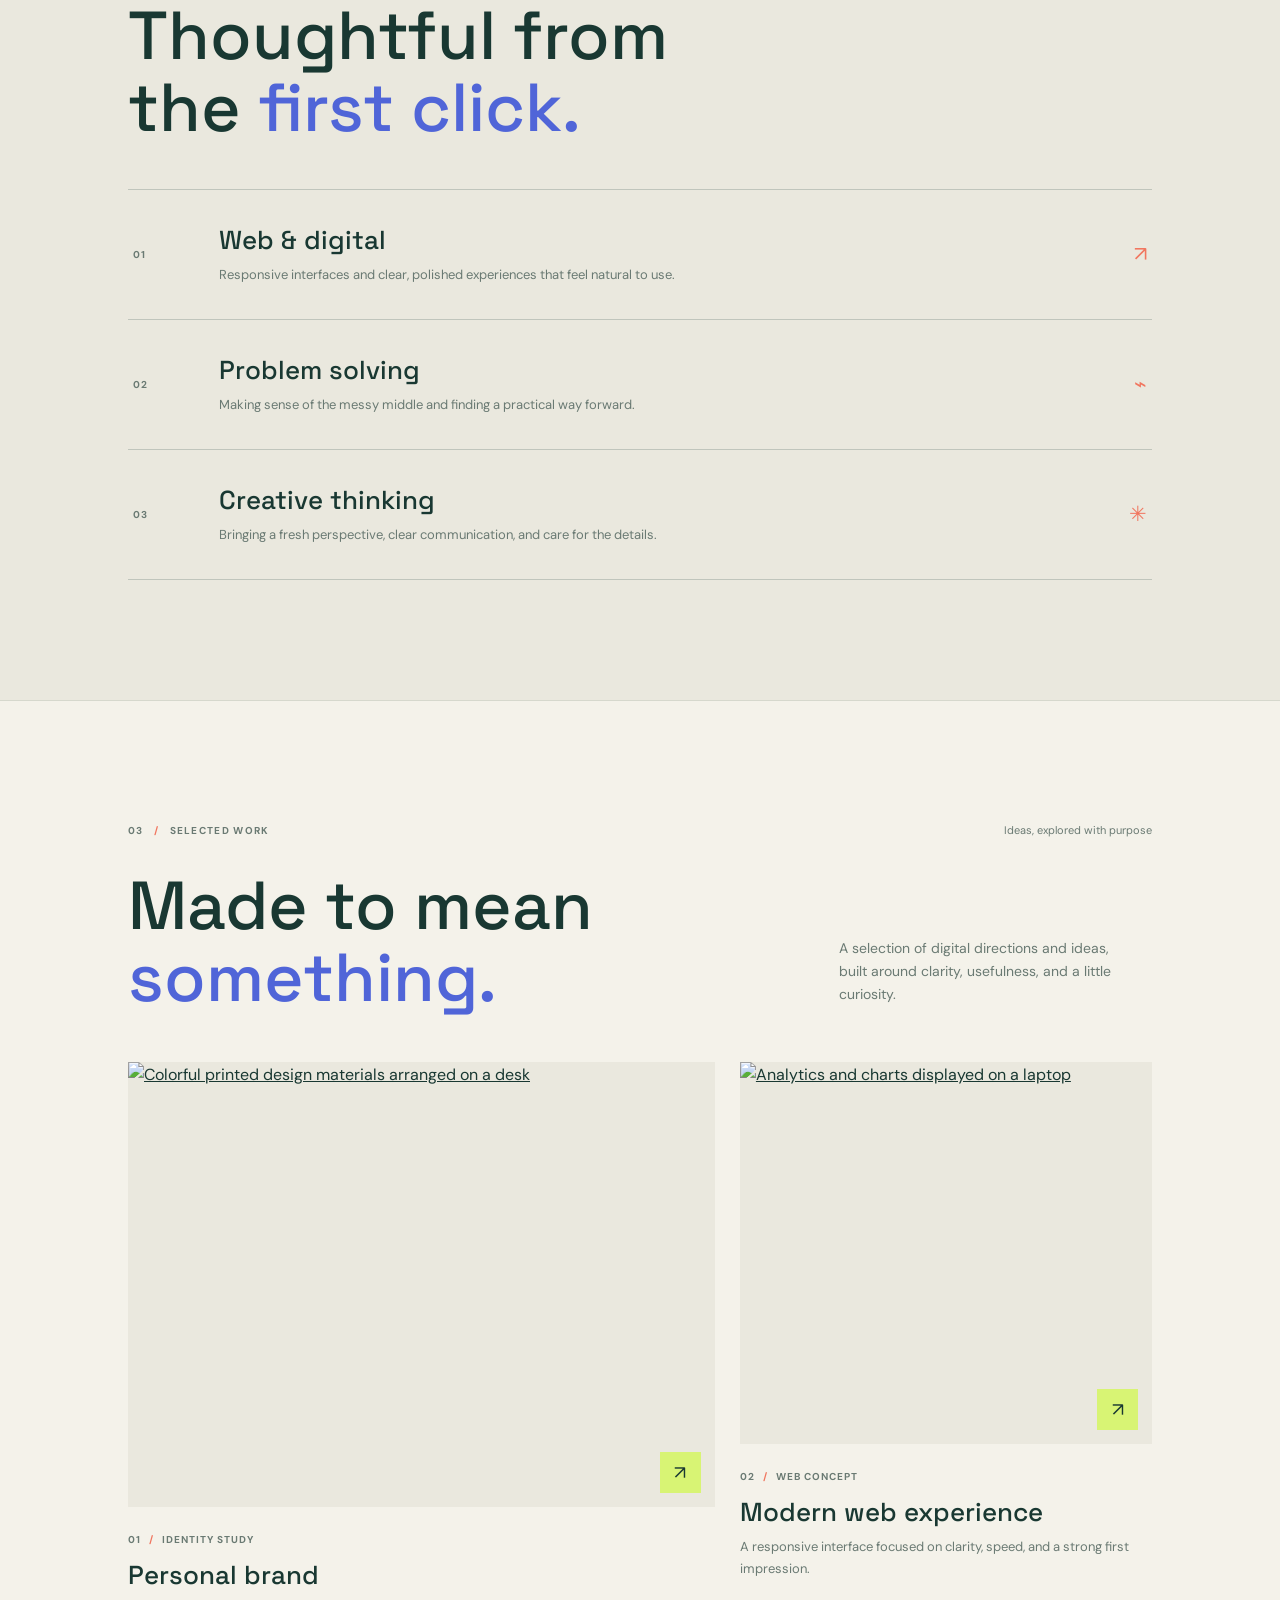
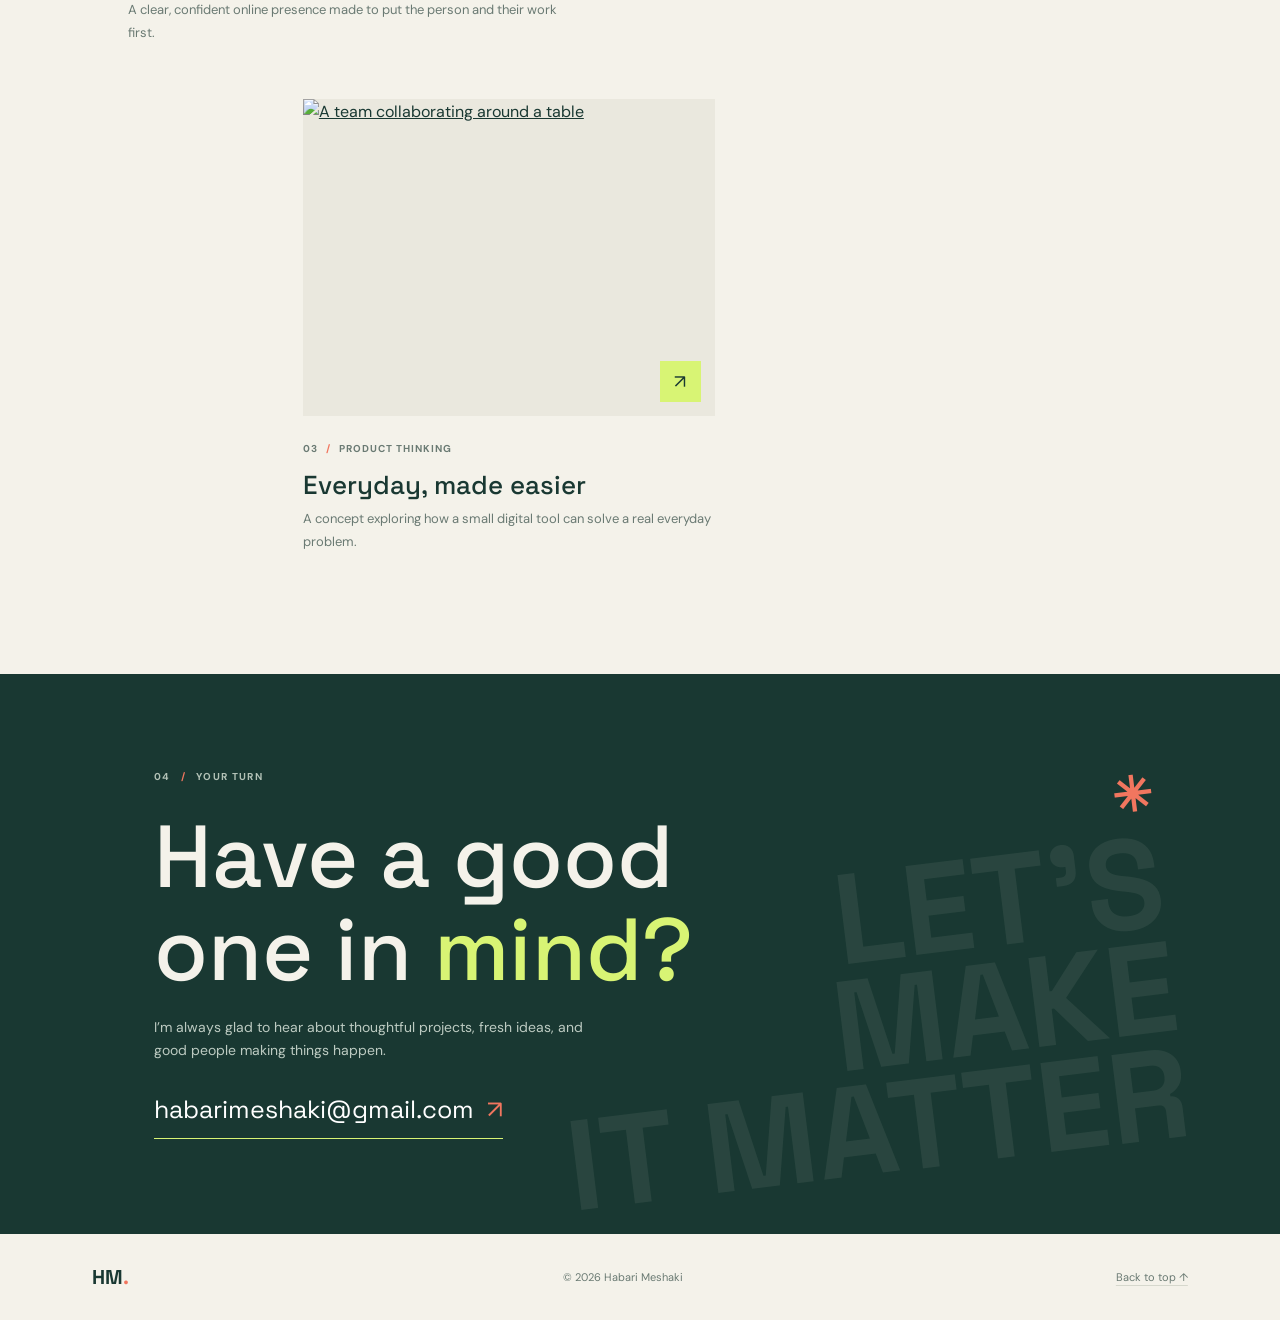
==== commit 2ba1cf8a: "added new pages" ====
--- a/index.html
+++ b/index.html
@@ -32,7 +32,7 @@
     <div class="hero-copy">
       <p class="eyebrow"><span class="status-dot"></span> DIGITAL CREATIVE <span class="eyebrow-divider">/</span> RWANDA</p>
       <h1>Good ideas,<br>made <em>useful.</em></h1>
-      <p class="hero-intro">I’m Habari Meshaki. I turn thoughtful ideas into clear, considered digital experiences.</p>
+      <p class="hero-intro">I’m Habari Meshaki. <a href="example.html">Example.html</a>I turn thoughtful ideas into clear, considered digital experiences.</p>
       <div class="hero-actions">
         <a class="button button-primary" href="#work">Explore selected work <span aria-hidden="true">↘</span></a>
         <a class="text-link" href="#about">A little about me <span aria-hidden="true">↓</span></a>
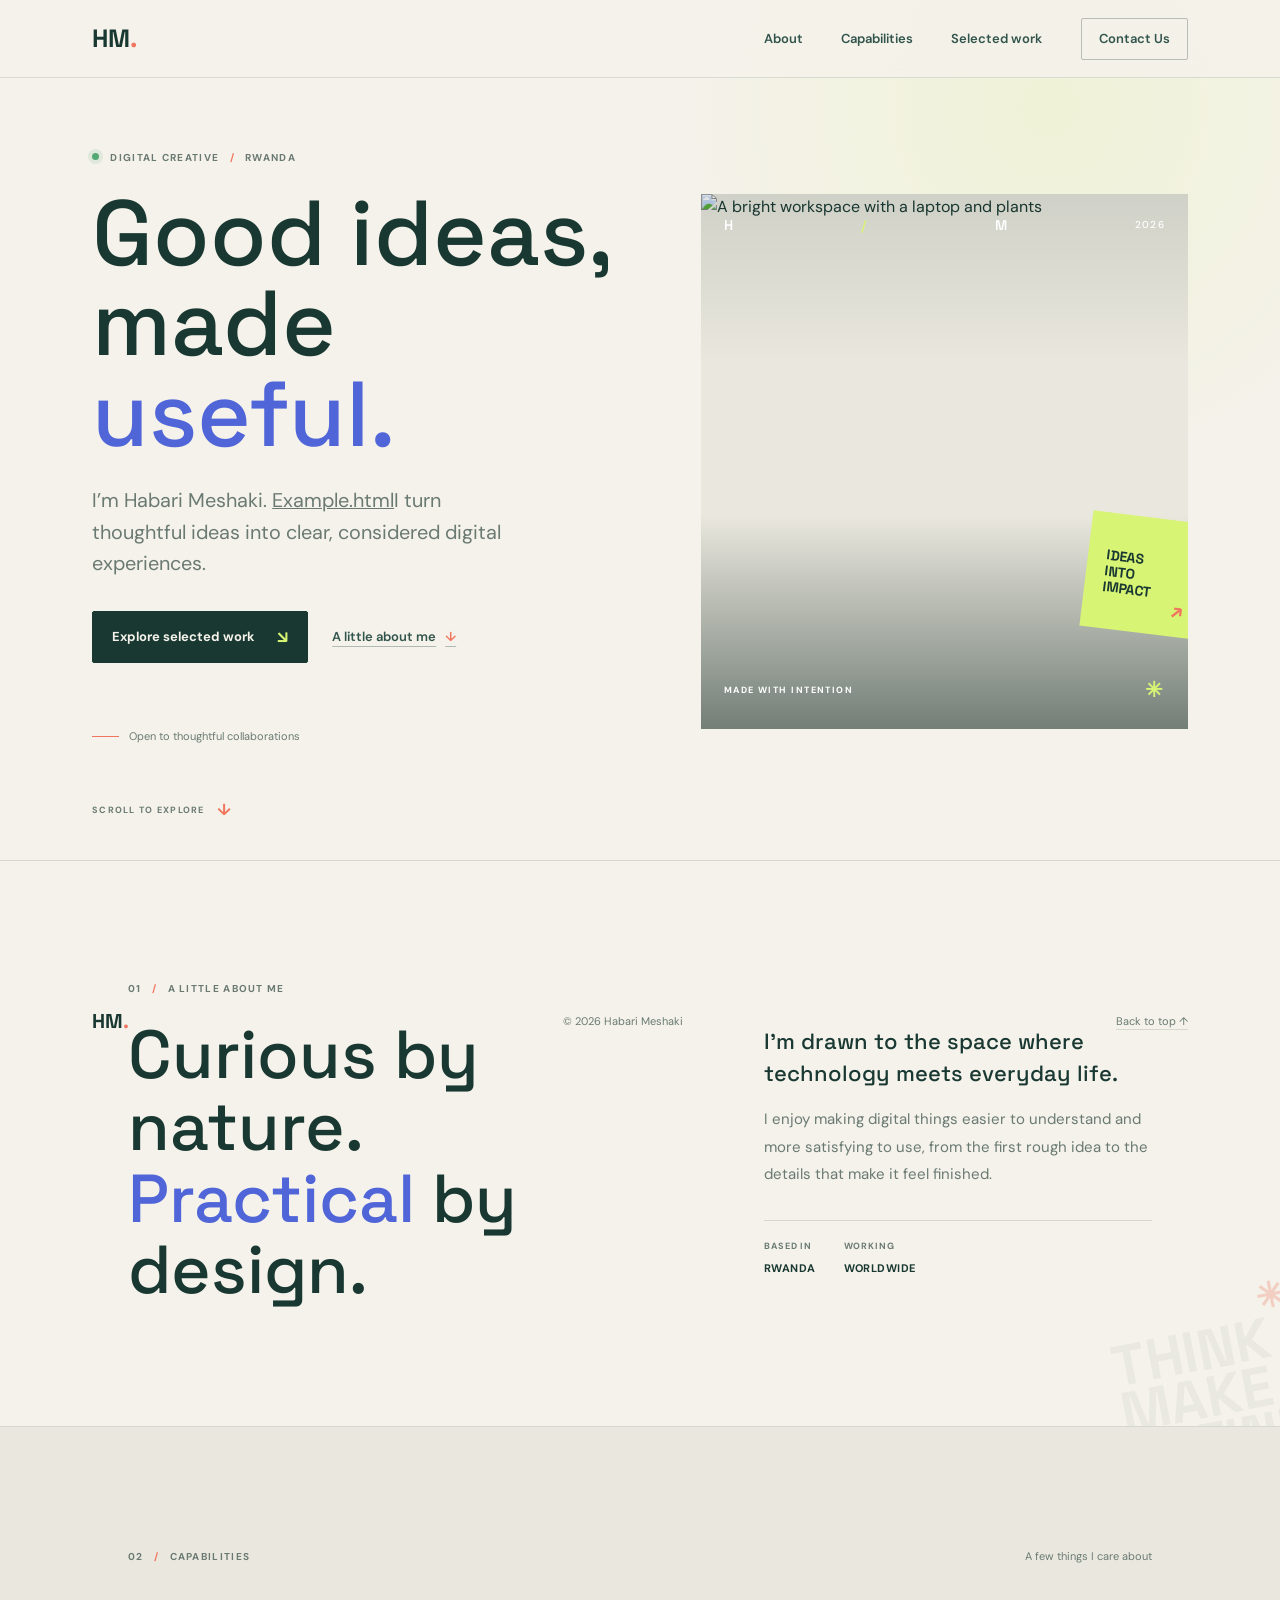
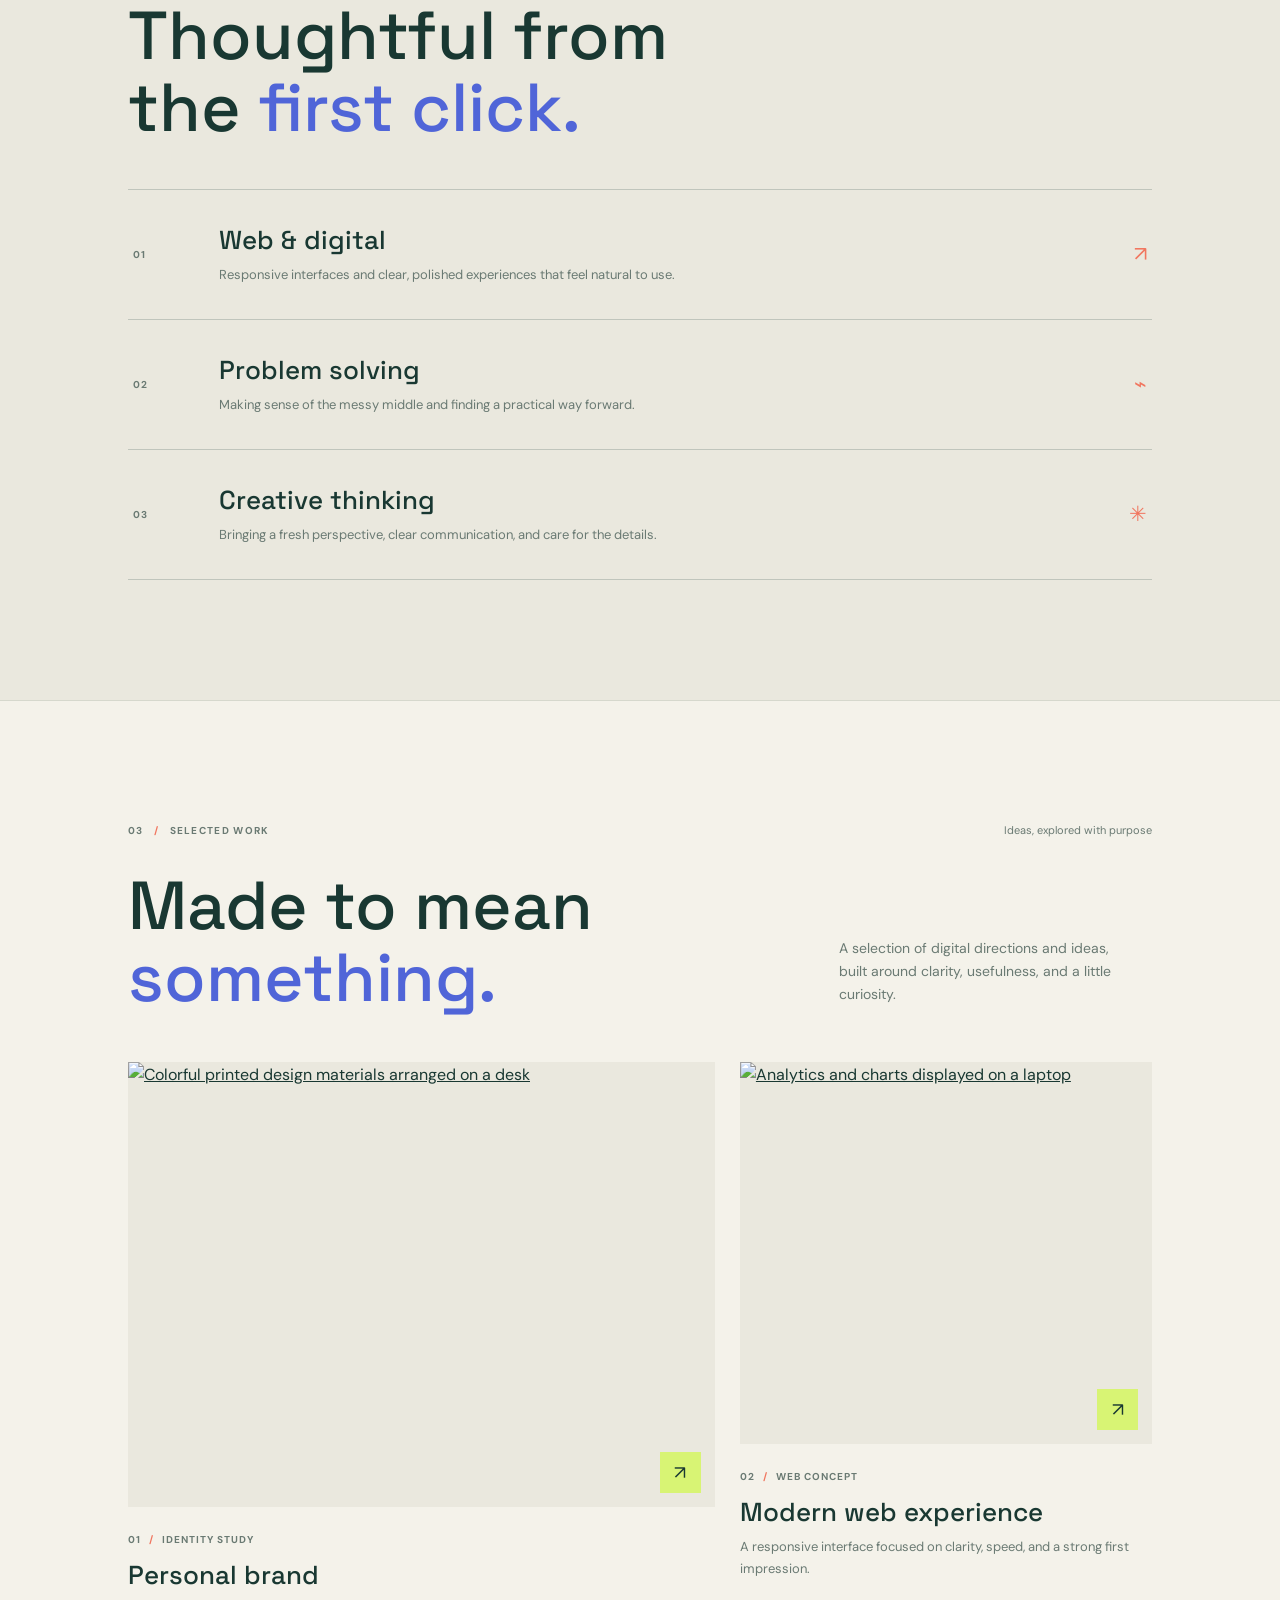
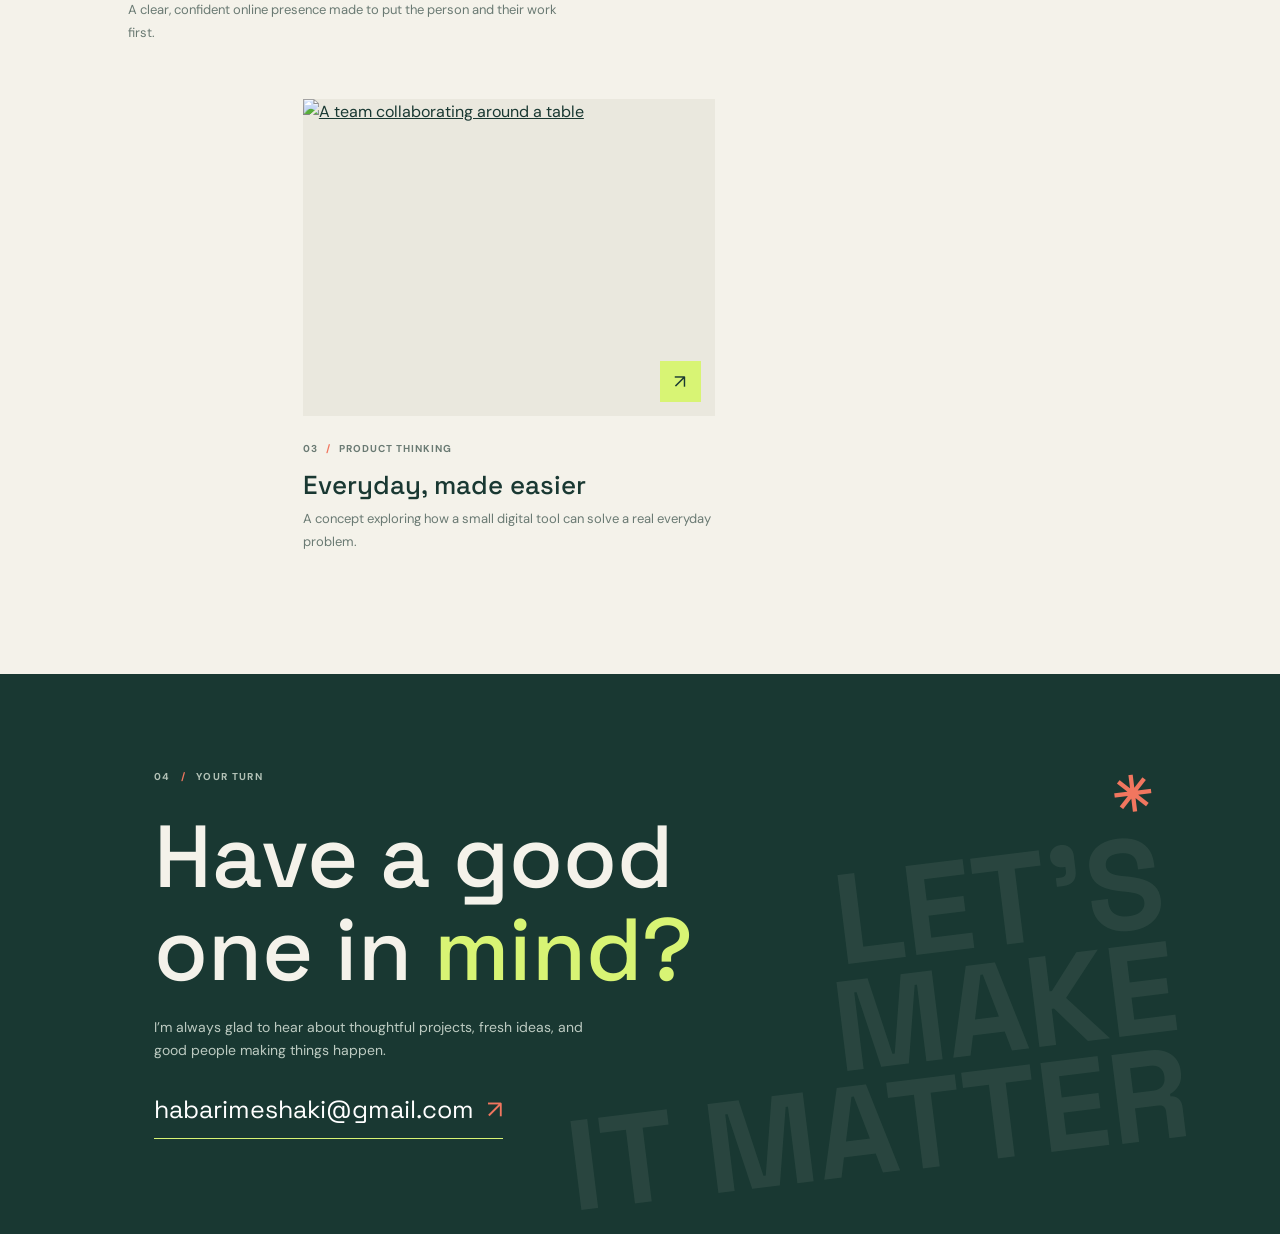
==== commit a217c180: "Added loading to portfolio page." ====
--- a/index.html
+++ b/index.html
@@ -6,6 +6,62 @@
   <meta name="description" content="The portfolio of Habari Meshaki: thoughtful digital work, practical problem-solving, and creative ideas.">
   <meta name="theme-color" content="#f4f3ed">
   <title>Habari Meshaki</title>
+
+  <style>
+         *{
+            box-sizing: border-box;
+            margin: 0;
+            padding: 0;
+        }
+        body, main{
+            height: 100vh;
+            width: 100vw;
+        }
+        main#loading{
+            display: none;
+        }
+        main#loading.visible {
+            display: flex;
+            position: fixed;
+            z-index: 1;
+            top: 0;
+            left: 0;
+            justify-content: center;
+            align-items: center;
+            margin: 0;
+            font-family: Arial, sans-serif;
+            background-color: #f0f0f0;
+        }
+        main#loading.visible div {
+            color: #333;
+        }
+        main#loading.visible h1 {
+            display: inline-block;
+         }
+         main#loading.visible h1 span:nth-child(1){
+          animation:1.5s .5s blink linear infinite;
+        }
+        main#loading.visible h1 span:nth-child(2){
+          animation: 1.5s 1s blink linear infinite;
+        }
+        main#loading.visible h1 span:nth-child(3){
+          animation: 1.5s 1.5s blink linear infinite;
+        }
+        @keyframes blink {
+            0%, 100% { opacity: 1; }
+            50% { opacity: 0; }
+        }
+  </style>
+  <main id="loading" class="visible">
+      <div>
+        <h1>Loading<span>.</span><span>.</span><span>.</span></h1>
+      </div>
+    </main>
+    <script>
+      window.addEventListener('load',(event)=>{
+        document.getElementById("loading").classList.toggle('visible');
+      });
+    </script>
   <link rel="preconnect" href="https://fonts.googleapis.com">
   <link rel="preconnect" href="https://fonts.gstatic.com" crossorigin>
   <link href="https://fonts.googleapis.com/css2?family=DM+Sans:wght@400;500;600;700&family=Space+Grotesk:wght@400;500;600;700&display=swap" rel="stylesheet">
